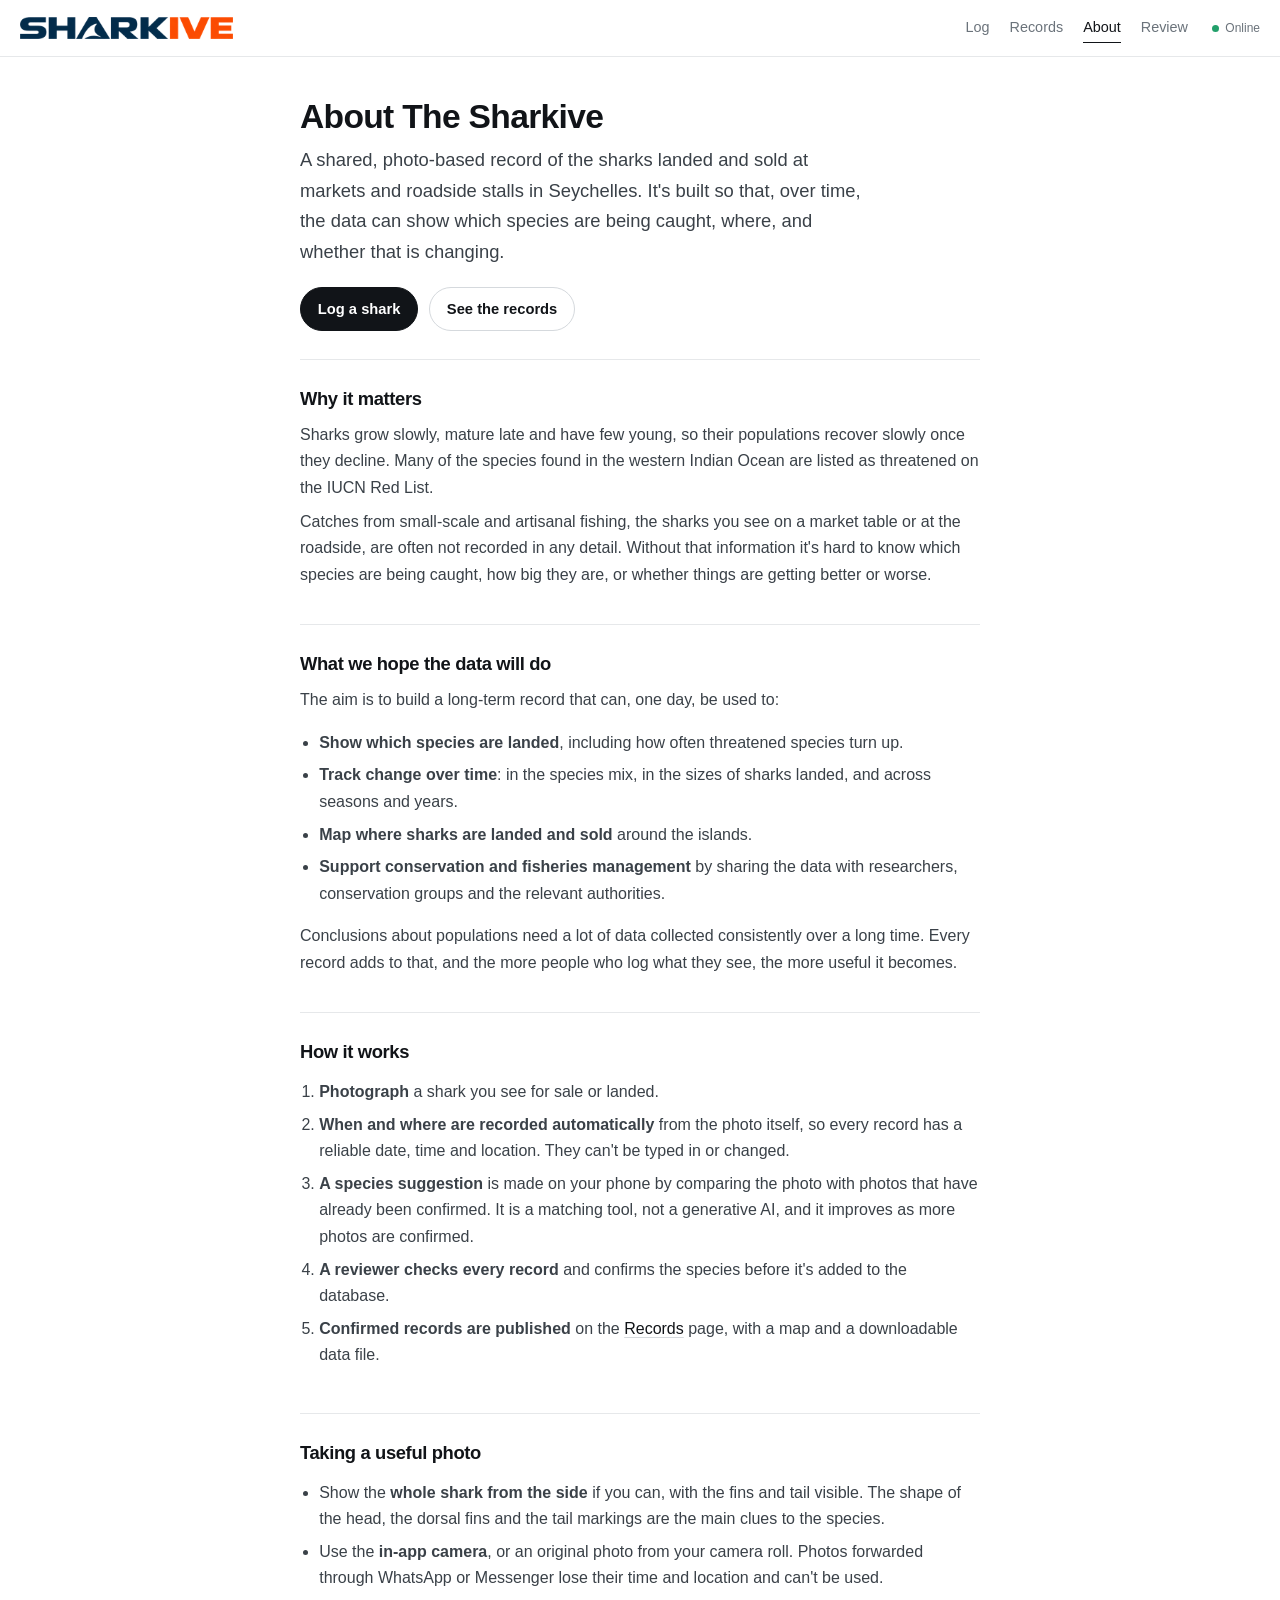
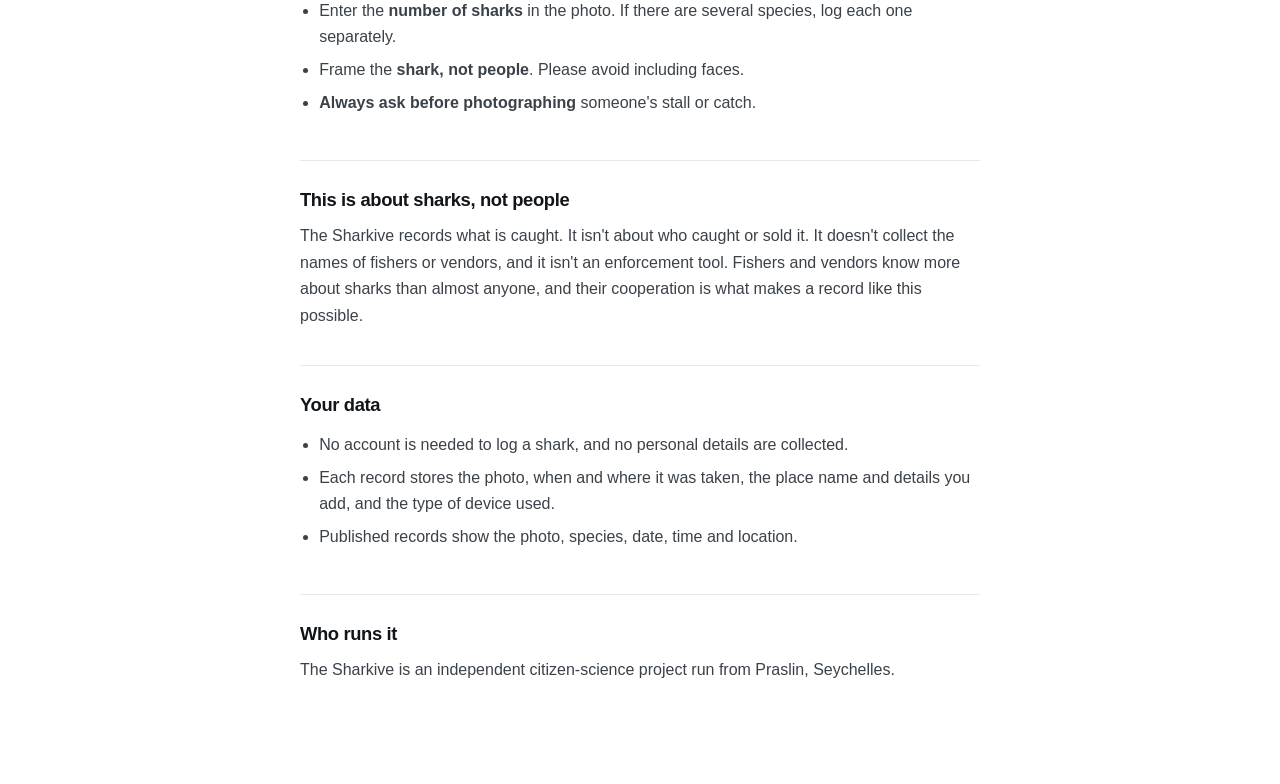
==== about.html @ 6ccc4806 "Favicon: bare A mark (navy, white in dark mode)" ====
<!doctype html>
<html lang="en">
<head>
  <meta charset="utf-8">
  <meta name="viewport" content="width=device-width, initial-scale=1, viewport-fit=cover">
  <title>The Sharkive — about the project</title>
  <meta name="description" content="The Sharkive is a citizen-science record of sharks landed and sold at markets in Seychelles, building long-term data to understand shark populations and support conservation.">
  <meta name="theme-color" content="#ffffff">
  <meta name="apple-mobile-web-app-title" content="Sharkive">
  <link rel="manifest" href="manifest.webmanifest">
  <link rel="icon" href="icons/favicon-a-64.png?v=1" type="image/png">
  <link rel="icon" href="icons/favicon-a-dark-64.png?v=1" type="image/png" media="(prefers-color-scheme: dark)">
  <link rel="apple-touch-icon" href="icons/icon-192.png">
  <link rel="stylesheet" href="css/app.css?v=3">
</head>
<body>
  <header class="top">
    <a class="brand" href="index.html" aria-label="The Sharkive"><img class="brand-logo" width="213" height="22" src="icons/sharkive-wordmark.png?v=2" alt="The Sharkive"><img class="brand-icon" width="30" height="30" src="icons/icon-192.png" alt=""></a>
    <nav>
      <a href="index.html" data-page="log">Log</a>
      <a href="records.html" data-page="records">Records</a>
      <a href="about.html" data-page="about">About</a>
      <a href="review.html" data-page="review">Review</a>
    </nav>
    <span id="status" class="status">…</span>
  </header>

  <main class="wrap about">
    <section class="card hero">
      <h1>About The Sharkive</h1>
      <p class="lead">A shared, photo-based record of the sharks landed and sold at markets and roadside stalls in Seychelles. It's built so that, over time, the data can show which species are being caught, where, and whether that is changing.</p>
      <a class="btn primary" href="index.html">Log a shark</a>
      <a class="btn" href="records.html">See the records</a>
    </section>

    <section class="card">
      <h2>Why it matters</h2>
      <p>Sharks grow slowly, mature late and have few young, so their populations recover slowly once they decline. Many of the species found in the western Indian Ocean are listed as threatened on the IUCN Red List.</p>
      <p>Catches from small-scale and artisanal fishing, the sharks you see on a market table or at the roadside, are often not recorded in any detail. Without that information it's hard to know which species are being caught, how big they are, or whether things are getting better or worse.</p>
    </section>

    <section class="card">
      <h2>What we hope the data will do</h2>
      <p>The aim is to build a long-term record that can, one day, be used to:</p>
      <ul>
        <li><strong>Show which species are landed</strong>, including how often threatened species turn up.</li>
        <li><strong>Track change over time</strong>: in the species mix, in the sizes of sharks landed, and across seasons and years.</li>
        <li><strong>Map where sharks are landed and sold</strong> around the islands.</li>
        <li><strong>Support conservation and fisheries management</strong> by sharing the data with researchers, conservation groups and the relevant authorities.</li>
      </ul>
      <p>Conclusions about populations need a lot of data collected consistently over a long time. Every record adds to that, and the more people who log what they see, the more useful it becomes.</p>
    </section>

    <section class="card">
      <h2>How it works</h2>
      <ol class="steps">
        <li><strong>Photograph</strong> a shark you see for sale or landed.</li>
        <li><strong>When and where are recorded automatically</strong> from the photo itself, so every record has a reliable date, time and location. They can't be typed in or changed.</li>
        <li><strong>A species suggestion</strong> is made on your phone by comparing the photo with photos that have already been confirmed. It is a matching tool, not a generative AI, and it improves as more photos are confirmed.</li>
        <li><strong>A reviewer checks every record</strong> and confirms the species before it's added to the database.</li>
        <li><strong>Confirmed records are published</strong> on the <a href="records.html">Records</a> page, with a map and a downloadable data file.</li>
      </ol>
    </section>

    <section class="card">
      <h2>Taking a useful photo</h2>
      <ul>
        <li>Show the <strong>whole shark from the side</strong> if you can, with the fins and tail visible. The shape of the head, the dorsal fins and the tail markings are the main clues to the species.</li>
        <li>Use the <strong>in-app camera</strong>, or an original photo from your camera roll. Photos forwarded through WhatsApp or Messenger lose their time and location and can't be used.</li>
        <li>Enter the <strong>number of sharks</strong> in the photo. If there are several species, log each one separately.</li>
        <li>Frame the <strong>shark, not people</strong>. Please avoid including faces.</li>
        <li><strong>Always ask before photographing</strong> someone's stall or catch.</li>
      </ul>
    </section>

    <section class="card">
      <h2>This is about sharks, not people</h2>
      <p>The Sharkive records what is caught. It isn't about who caught or sold it. It doesn't collect the names of fishers or vendors, and it isn't an enforcement tool. Fishers and vendors know more about sharks than almost anyone, and their cooperation is what makes a record like this possible.</p>
    </section>

    <section class="card">
      <h2>Your data</h2>
      <ul>
        <li>No account is needed to log a shark, and no personal details are collected.</li>
        <li>Each record stores the photo, when and where it was taken, the place name and details you add, and the type of device used.</li>
        <li>Published records show the photo, species, date, time and location.</li>
      </ul>
    </section>

    <section class="card">
      <h2>Who runs it</h2>
      <p>The Sharkive is an independent citizen-science project run from Praslin, Seychelles.</p>
      <!-- Add a contact email, partner organisations, or how to get involved here. -->
    </section>
  </main>

  <script type="module">
    import { initShell } from './js/app.js';
    initShell('about');
  </script>
</body>
</html>
---- css/app.css ----
/* The Sharkive — minimal theme */
:root {
  --ink: #111418; --ink-2: #3a4148; --muted: #6b737b; --faint: #9aa1a8;
  --bg: #ffffff; --surface: #ffffff; --soft: #f5f6f7; --line: #e6e8ea; --line-2: #d5d9dd;
  --accent: #0e7c74; --accent-soft: #e7f3f2;
  --danger: #b42318; --danger-soft: #fdf1f0; --warn: #8a5a00; --warn-soft: #fdf6e7;
  --radius: 12px; --radius-sm: 8px;
  font-family: -apple-system, BlinkMacSystemFont, "SF Pro Text", "Inter", "Segoe UI", Roboto, sans-serif;
  font-size: 16px; line-height: 1.5; color: var(--ink); background: var(--bg);
  -webkit-font-smoothing: antialiased; text-rendering: optimizeLegibility;
}
* { box-sizing: border-box; }
[hidden] { display: none !important; }
body { margin: 0; min-height: 100vh; }
h1, h2, h3 { letter-spacing: -0.02em; line-height: 1.2; font-weight: 650; }
h1 { font-size: 1.75rem; margin: 0 0 .5rem; }
h2 { font-size: 1.05rem; margin: 0 0 .75rem; }
h3 { font-size: .9rem; margin: 1.2rem 0 .4rem; color: var(--ink-2); }
p { margin: .5rem 0; }
a { color: var(--ink); text-underline-offset: 3px; text-decoration-color: var(--line-2); }
a:hover { text-decoration-color: currentColor; }
.muted { color: var(--muted); } .small { font-size: .85rem; } .mono { font-family: ui-monospace, "SF Mono", Menlo, monospace; word-break: break-all; }
.center { text-align: center; } .wide { width: 100%; }
pre { background: var(--soft); padding: .75rem; border-radius: var(--radius-sm); overflow: auto; font-size: .75rem; white-space: pre-wrap; }
:focus-visible { outline: 2px solid var(--accent); outline-offset: 2px; }

/* ---------- header ---------- */
.demo-banner { background: var(--soft); color: var(--muted); padding: .4rem 1rem; font-size: .8rem; text-align: center; border-bottom: 1px solid var(--line); }
.demo-banner code { font-size: .78rem; }
.top { position: sticky; top: 0; z-index: 1000; display: flex; align-items: center; gap: 1.5rem;
  padding: .85rem 1.25rem; padding-top: max(.85rem, env(safe-area-inset-top));
  background: rgba(255,255,255,.88); backdrop-filter: saturate(180%) blur(12px); -webkit-backdrop-filter: saturate(180%) blur(12px);
  border-bottom: 1px solid var(--line); }
.brand { flex: none; display: flex; align-items: center; gap: .5rem; color: var(--ink); text-decoration: none; font-weight: 650; letter-spacing: -0.02em; }
.brand img.brand-logo { height: 22px; width: auto; max-width: none; flex: none; display: block; border-radius: 0; }
.brand img.brand-icon { display: none; width: 30px; height: 30px; flex: none; border-radius: 7px; }
nav { display: flex; gap: 1.25rem; margin-left: auto; }
nav a { color: var(--muted); text-decoration: none; font-size: .9rem; padding: .2rem 0; border-bottom: 1.5px solid transparent; }
nav a:hover { color: var(--ink); }
nav a.active { color: var(--ink); border-bottom-color: var(--ink); }
.status { font-size: .75rem; color: var(--muted); white-space: nowrap; display: inline-flex; align-items: center; gap: .4rem; }
.status::before { content: ""; width: 7px; height: 7px; border-radius: 50%; background: var(--faint); }
.status.online::before { background: #22a06b; } .status.offline::before { background: #e2a400; }
.status.has-queue { cursor: pointer; color: var(--ink); border: 1px solid var(--line-2); border-radius: 999px; padding: .2rem .6rem; }
.status.has-error { color: var(--danger); border-color: #f1c6c2; background: var(--danger-soft); }
.status.has-error::before { background: var(--danger); }
@media (max-width: 600px) {
  .top { gap: .6rem; padding-left: .9rem; padding-right: .9rem; }
  .brand img.brand-logo { display: none; } .brand img.brand-icon { display: block; }
  nav { gap: .85rem; overflow-x: auto; scrollbar-width: none; }
  nav a { font-size: .85rem; white-space: nowrap; }
  .status { display: none; } .status.has-queue { display: inline-flex; }
}

/* ---------- layout ---------- */
.wrap { max-width: 720px; margin: 0 auto; padding: 2rem 1.25rem 4rem; } .wide-wrap { max-width: 1160px; }
.card { background: var(--surface); border: 1px solid var(--line); border-radius: var(--radius); padding: 1.5rem; margin-bottom: 1rem; }
.narrow { max-width: 400px; margin: 3rem auto; }
.grid2 { display: grid; grid-template-columns: 1fr 1fr; gap: 1.5rem; } .grid2.tight { gap: .75rem; }
.grid3 { display: grid; grid-template-columns: repeat(3, 1fr); gap: .75rem; }
@media (max-width: 680px) { .grid2, .grid3 { grid-template-columns: 1fr; } .wrap { padding-top: 1.25rem; } .card { padding: 1.15rem; } }

/* ---------- controls ---------- */
.btn { display: inline-flex; align-items: center; justify-content: center; gap: .4rem; border: 1px solid var(--line-2); background: var(--surface);
  color: var(--ink); padding: .62rem 1.05rem; border-radius: 999px; font: inherit; font-size: .92rem; font-weight: 550; cursor: pointer;
  text-decoration: none; transition: background .15s, border-color .15s, color .15s; }
.btn:hover:not(:disabled) { border-color: var(--ink-2); }
.btn:disabled { opacity: .4; cursor: not-allowed; }
.btn.primary { background: var(--ink); border-color: var(--ink); color: #fff; } .btn.primary:hover:not(:disabled) { background: #000; }
.btn.danger { color: var(--danger); border-color: #efc4bf; } .btn.danger:hover:not(:disabled) { background: var(--danger-soft); border-color: var(--danger); }
.btn.ghost { background: transparent; border-color: transparent; color: var(--muted); } .btn.ghost:hover:not(:disabled) { color: var(--ink); border-color: transparent; }
.btn.big { padding: .9rem 1.4rem; font-size: 1rem; }
.small-btn { margin-top: .5rem; font-size: .82rem; padding: .3rem .4rem; }
.btn-row { display: flex; gap: .5rem; flex-wrap: wrap; align-items: center; margin-top: .75rem; }
#step-photo .btn-row .btn { flex: 1 1 220px; }

.field { display: block; font-size: .8rem; font-weight: 550; color: var(--muted); margin: .9rem 0; }
.field input, .field select, .field textarea, select { display: block; width: 100%; margin-top: .35rem; font: inherit; font-size: .95rem; font-weight: 400;
  color: var(--ink); padding: .65rem .75rem; border: 1px solid var(--line-2); border-radius: var(--radius-sm); background: var(--surface);
  transition: border-color .15s, box-shadow .15s; -webkit-appearance: none; appearance: none; }
select { background-image: linear-gradient(45deg, transparent 50%, var(--muted) 50%), linear-gradient(135deg, var(--muted) 50%, transparent 50%);
  background-position: calc(100% - 16px) 55%, calc(100% - 11px) 55%; background-size: 5px 5px; background-repeat: no-repeat; padding-right: 2rem; }
.field input:focus, .field select:focus, .field textarea:focus, select:focus { outline: none; border-color: var(--ink-2); box-shadow: 0 0 0 3px rgba(17,20,24,.06); }
.toolbar select { width: auto; margin: 0; padding-top: .5rem; padding-bottom: .5rem; border-radius: 999px; }

/* ---------- content blocks ---------- */
.preview { width: 100%; border-radius: var(--radius-sm); display: block; background: var(--soft); max-height: 460px; object-fit: contain; }
.preview.big { max-height: 75vh; }
.kv { display: grid; grid-template-columns: 120px 1fr; gap: .1rem .75rem; padding: .6rem 0; border-bottom: 1px solid var(--line); font-size: .92rem; }
.kv:last-child { border-bottom: 0; }
.kv span { color: var(--muted); font-size: .8rem; padding-top: .1rem; } .kv strong { font-weight: 550; }
.kv em { grid-column: 2; font-size: .76rem; color: var(--faint); font-style: normal; }
.bad { color: var(--danger); }
.errors, .warnings { border-radius: var(--radius-sm); padding: .6rem .85rem; margin: .75rem 0; font-size: .86rem; border: 1px solid; }
.errors { background: var(--danger-soft); color: #7a1a12; border-color: #f3d2ce; }
.warnings { background: var(--warn-soft); color: var(--warn); border-color: #f1e2bd; }
.errors p, .warnings p { margin: .2rem 0; } .warn-text { color: var(--warn); font-weight: 550; }

.map { height: 240px; border-radius: var(--radius-sm); margin-top: .75rem; background: var(--soft); z-index: 0; border: 1px solid var(--line); }
.small-map { height: 180px; } .big-map { height: 340px; margin-bottom: 1.25rem; }
.leaflet-container { font-family: inherit; }

/* ---------- camera ---------- */
.camera { position: fixed; inset: 0; background: #000; z-index: 2000; display: flex; flex-direction: column; }
.camera video { flex: 1; width: 100%; object-fit: cover; min-height: 0; }
.camera-bar { padding: 1rem 1rem max(1.25rem, env(safe-area-inset-bottom)); background: #000; color: #fff; text-align: center; }
.camera-buttons { display: flex; align-items: center; justify-content: space-between; max-width: 400px; margin: .9rem auto 0; }
.camera .btn.ghost { color: #fff; width: 72px; }
.shutter { width: 70px; height: 70px; border-radius: 50%; border: 4px solid #fff; background: #fff; box-shadow: inset 0 0 0 3px #000; cursor: pointer; }
.shutter:active { transform: scale(.95); } .shutter:disabled { opacity: .4; }
.gps { font-size: .8rem; padding: .25rem .7rem; border-radius: 999px; border: 1px solid #333; color: #ddd; }
.gps.ok { border-color: #22a06b; color: #b7f0d3; } .gps.wait { border-color: #a07800; color: #f3dc9b; }

/* ---------- identification ---------- */
.ai-box { margin-bottom: .5rem; }
.ai-choice { display: grid; grid-template-columns: 1fr 90px 44px; grid-template-rows: auto auto; align-items: center; gap: .35rem .75rem; width: 100%;
  text-align: left; border: 1px solid var(--line); background: var(--surface); border-radius: var(--radius-sm); padding: .7rem .8rem; margin: .4rem 0;
  cursor: pointer; font: inherit; transition: border-color .15s; }
.ai-choice:hover { border-color: var(--line-2); }
.ai-choice.chosen { border-color: var(--ink); box-shadow: 0 0 0 1px var(--ink); }
.ai-name { font-weight: 550; } .ai-name i { color: var(--muted); font-size: .85rem; font-weight: 400; } .ai-choice .iucn { grid-column: 1 / -1; justify-self: start; }
.bar { height: 4px; background: var(--soft); border-radius: 99px; overflow: hidden; } .bar span { display: block; height: 100%; background: var(--accent); }
.pct { font-weight: 600; font-size: .85rem; text-align: right; font-variant-numeric: tabular-nums; }
.ai-list { margin: .25rem 0 .75rem; padding-left: 1.2rem; font-size: .9rem; }

.iucn { display: inline-flex; align-items: center; gap: .35rem; font-size: .72rem; font-weight: 600; padding: .15rem .55rem; border-radius: 999px; letter-spacing: .01em; }
.iucn::before { content: ""; width: 6px; height: 6px; border-radius: 50%; background: currentColor; }
.iucn-cr { background: #fdecec; color: #b42318; } .iucn-en { background: #fff1e6; color: #c4520e; } .iucn-vu { background: #fdf7e1; color: #8a6a00; }
.iucn-nt { background: #f0f7e4; color: #4f7a12; } .iucn-lc { background: #e8f6ee; color: #1d7a45; } .iucn-dd, .iucn-ne { background: var(--soft); color: var(--muted); }

.spinner { display: inline-block; width: 13px; height: 13px; border: 1.5px solid var(--line-2); border-top-color: var(--ink); border-radius: 50%;
  animation: spin .7s linear infinite; vertical-align: -2px; margin-right: .35rem; }
@keyframes spin { to { transform: rotate(360deg); } }

.toast { position: fixed; left: 50%; bottom: 1.5rem; transform: translate(-50%, 160%); background: var(--ink); color: #fff; padding: .7rem 1.1rem;
  border-radius: 999px; z-index: 3000; transition: transform .25s ease; max-width: 92vw; font-size: .88rem; }
.toast.show { transform: translate(-50%, 0); } .toast-err { background: var(--danger); } .toast-warn { background: #7a5200; }

/* ---------- review ---------- */
.toolbar { display: flex; align-items: center; gap: 1rem; flex-wrap: wrap; margin-bottom: 1.25rem; } .toolbar h1 { margin: 0; flex: 1; }
.toolbar .btn-row { margin-top: 0; }
.tabs { display: flex; gap: .25rem; flex: 1; flex-wrap: wrap; }
.tab { border: 1px solid transparent; background: transparent; color: var(--muted); padding: .45rem .9rem; border-radius: 999px; font: inherit; font-size: .9rem; cursor: pointer; }
.tab:hover { color: var(--ink); }
.tab.active { background: var(--soft); color: var(--ink); border-color: var(--line); font-weight: 550; }
.count { background: var(--ink); color: #fff; border-radius: 99px; padding: 0 .45rem; font-size: .72rem; margin-left: .2rem; } .count:empty { display: none; }
.review-grid { display: grid; grid-template-columns: 1.1fr 1fr 1fr; gap: 1.5rem; }
@media (max-width: 960px) { .review-grid { grid-template-columns: 1fr; } }
.table { width: 100%; border-collapse: collapse; font-size: .9rem; } .table td, .table th { text-align: left; padding: .6rem .5rem; border-bottom: 1px solid var(--line); }
.table th { font-weight: 550; color: var(--muted); font-size: .8rem; }
.purge-bar { display: flex; align-items: center; justify-content: space-between; gap: 1rem; flex-wrap: wrap; font-size: .9rem; color: var(--ink-2); }
.purge-bar .btn { margin: 0; }

/* ---------- records ---------- */
.stats { display: grid; grid-template-columns: repeat(auto-fit, minmax(140px, 1fr)); gap: 0; margin-bottom: 1.25rem;
  border: 1px solid var(--line); border-radius: var(--radius); overflow: hidden; }
@media (max-width: 680px) { .stats { grid-template-columns: repeat(2, 1fr); } }
.stat { padding: 1rem 1.15rem; border-right: 1px solid var(--line); border-bottom: 1px solid var(--line); margin: 0 -1px -1px 0; }
.stat b { display: block; font-size: 1.6rem; font-weight: 650; letter-spacing: -0.03em; font-variant-numeric: tabular-nums; }
.stat span { font-size: .78rem; color: var(--muted); }
.record-grid { display: grid; grid-template-columns: repeat(auto-fill, minmax(230px, 1fr)); gap: 1rem; }
.record-card { background: var(--surface); border: 1px solid var(--line); border-radius: var(--radius); overflow: hidden; text-decoration: none; color: inherit;
  display: flex; flex-direction: column; transition: border-color .15s, transform .15s; }
.record-card:hover { border-color: var(--line-2); transform: translateY(-1px); }
.record-card img { width: 100%; aspect-ratio: 4/3; object-fit: cover; background: var(--soft); }
.record-card div { padding: .8rem .9rem 1rem; display: flex; flex-direction: column; gap: .3rem; align-items: flex-start; }
.detail-grid { display: grid; grid-template-columns: 1.3fr 1fr; gap: 1.5rem; margin-top: 1rem; }
@media (max-width: 860px) { .detail-grid { grid-template-columns: 1fr; } }
.species-card h1 { margin-bottom: .2rem; } .species-card .sci { margin: 0 0 .75rem; color: var(--muted); }
.big-text { font-size: 1.05rem; font-weight: 550; margin: .2rem 0; }

/* ---------- upload queue panel ---------- */
.queue-panel { position: fixed; top: 64px; right: 12px; left: 12px; max-width: 440px; margin-left: auto; max-height: 75vh; overflow: auto; z-index: 2500;
  background: var(--surface); border: 1px solid var(--line); border-radius: var(--radius); box-shadow: 0 12px 40px rgba(17,20,24,.12); padding: 1rem 1.15rem; }
.queue-head { display: flex; justify-content: space-between; align-items: center; }
.queue-item { border-top: 1px solid var(--line); padding: .75rem 0; }

/* ---------- about ---------- */
.about-link { display: flex; flex-direction: column; gap: .25rem; text-decoration: none; color: var(--ink); transition: border-color .15s; }
.about-link:hover { border-color: var(--line-2); }
.about-link strong { font-weight: 600; }
.about .card { border: 0; border-bottom: 1px solid var(--line); border-radius: 0; padding: 1.75rem 0; margin: 0; }
.about .card:last-child { border-bottom: 0; }
.about h2 { font-size: 1.15rem; }
.about p, .about li { line-height: 1.65; color: var(--ink-2); }
.about ul, .about ol { padding-left: 1.2rem; } .about li { margin: .4rem 0; }
.about .hero { padding-top: .5rem; }
.about .hero h1 { font-size: 2.1rem; }
.about .lead { font-size: 1.15rem; color: var(--ink-2); max-width: 36rem; }
.about .hero .btn { margin: .75rem .4rem 0 0; }
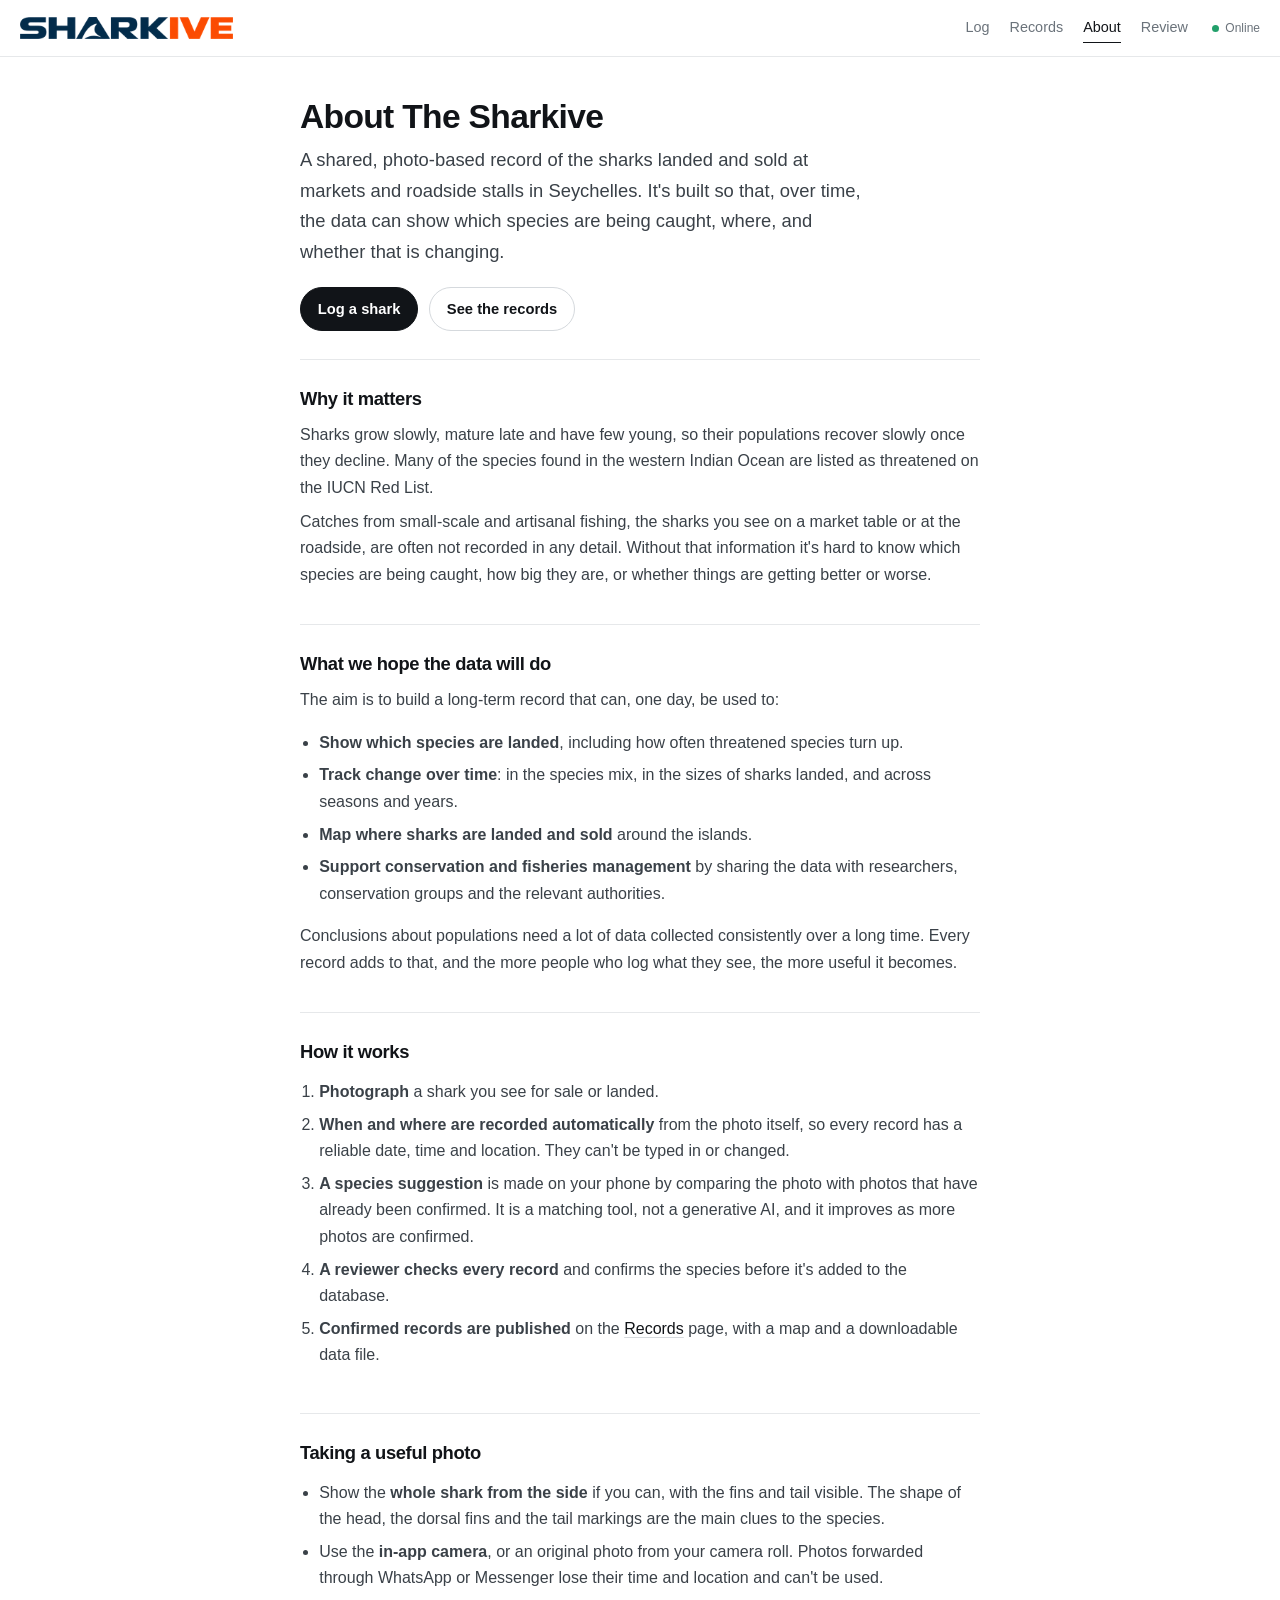
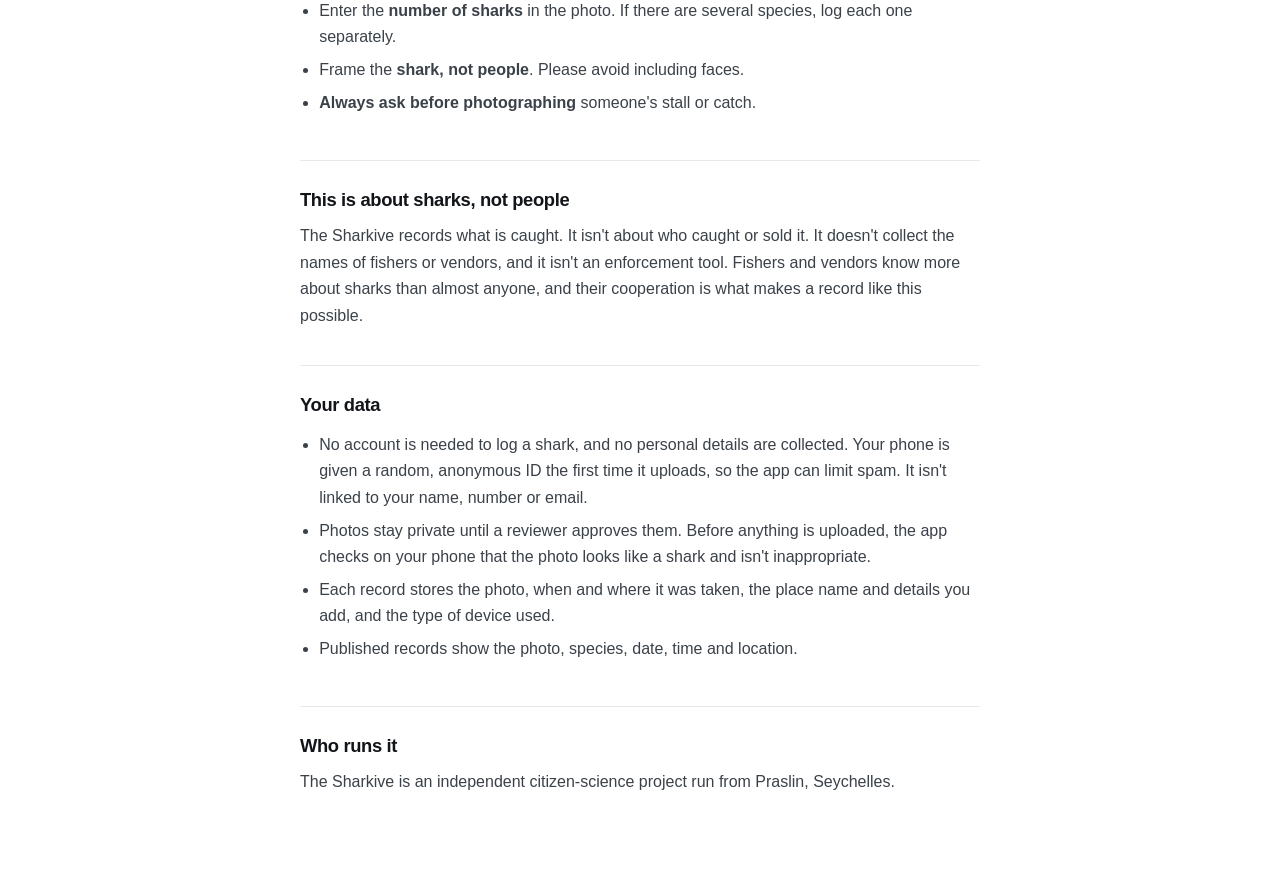
==== commit f54772f3: "upd8" ====
--- a/about.html
+++ b/about.html
@@ -11,7 +11,7 @@
   <link rel="icon" href="icons/favicon-a-64.png?v=1" type="image/png">
   <link rel="icon" href="icons/favicon-a-dark-64.png?v=1" type="image/png" media="(prefers-color-scheme: dark)">
   <link rel="apple-touch-icon" href="icons/icon-192.png">
-  <link rel="stylesheet" href="css/app.css?v=3">
+  <link rel="stylesheet" href="css/app.css?v=5">
 </head>
 <body>
   <header class="top">
@@ -81,7 +81,8 @@
     <section class="card">
       <h2>Your data</h2>
       <ul>
-        <li>No account is needed to log a shark, and no personal details are collected.</li>
+        <li>No account is needed to log a shark, and no personal details are collected. Your phone is given a random, anonymous ID the first time it uploads, so the app can limit spam. It isn't linked to your name, number or email.</li>
+        <li>Photos stay private until a reviewer approves them. Before anything is uploaded, the app checks on your phone that the photo looks like a shark and isn't inappropriate.</li>
         <li>Each record stores the photo, when and where it was taken, the place name and details you add, and the type of device used.</li>
         <li>Published records show the photo, species, date, time and location.</li>
       </ul>
--- a/css/app.css
+++ b/css/app.css
@@ -188,3 +188,21 @@
 .about .hero h1 { font-size: 2.1rem; }
 .about .lead { font-size: 1.15rem; color: var(--ink-2); max-width: 36rem; }
 .about .hero .btn { margin: .75rem .4rem 0 0; }
+
+/* --- scaling update (Nov 2026) --- */
+.captcha-box { position: fixed; left: 50%; bottom: 1rem; transform: translateX(-50%); z-index: 50; background: var(--surface); border: 1px solid var(--line); border-radius: var(--radius); padding: .75rem 1rem; box-shadow: 0 6px 24px rgba(0,0,0,.15); visibility: hidden; }
+.captcha-box.show { visibility: visible; }
+.captcha-box p { margin: 0 0 .5rem; }
+.claim-bar { background: var(--soft); }
+.history ul { margin: .4rem 0 0; padding-left: 1.1rem; }
+.signup { margin-top: 1rem; }
+.signup form { margin-top: .6rem; }
+
+/* --- moderation (Nov 2026) --- */
+.photo-wrap { position: relative; overflow: hidden; border-radius: var(--radius); }
+.photo-wrap.blurred img { filter: blur(28px) saturate(.6); transform: scale(1.1); }
+.photo-wrap.blurred a { pointer-events: none; }
+.photo-wrap .reveal { position: absolute; inset: 0; display: flex; flex-direction: column; align-items: center; justify-content: center; gap: .3rem;
+  background: rgba(0,0,0,.35); color: #fff; border: 0; font: inherit; cursor: pointer; text-align: center; padding: 1rem; }
+.photo-wrap .reveal span { font-size: .85rem; opacity: .9; }
+#screen-box { margin-bottom: .75rem; }
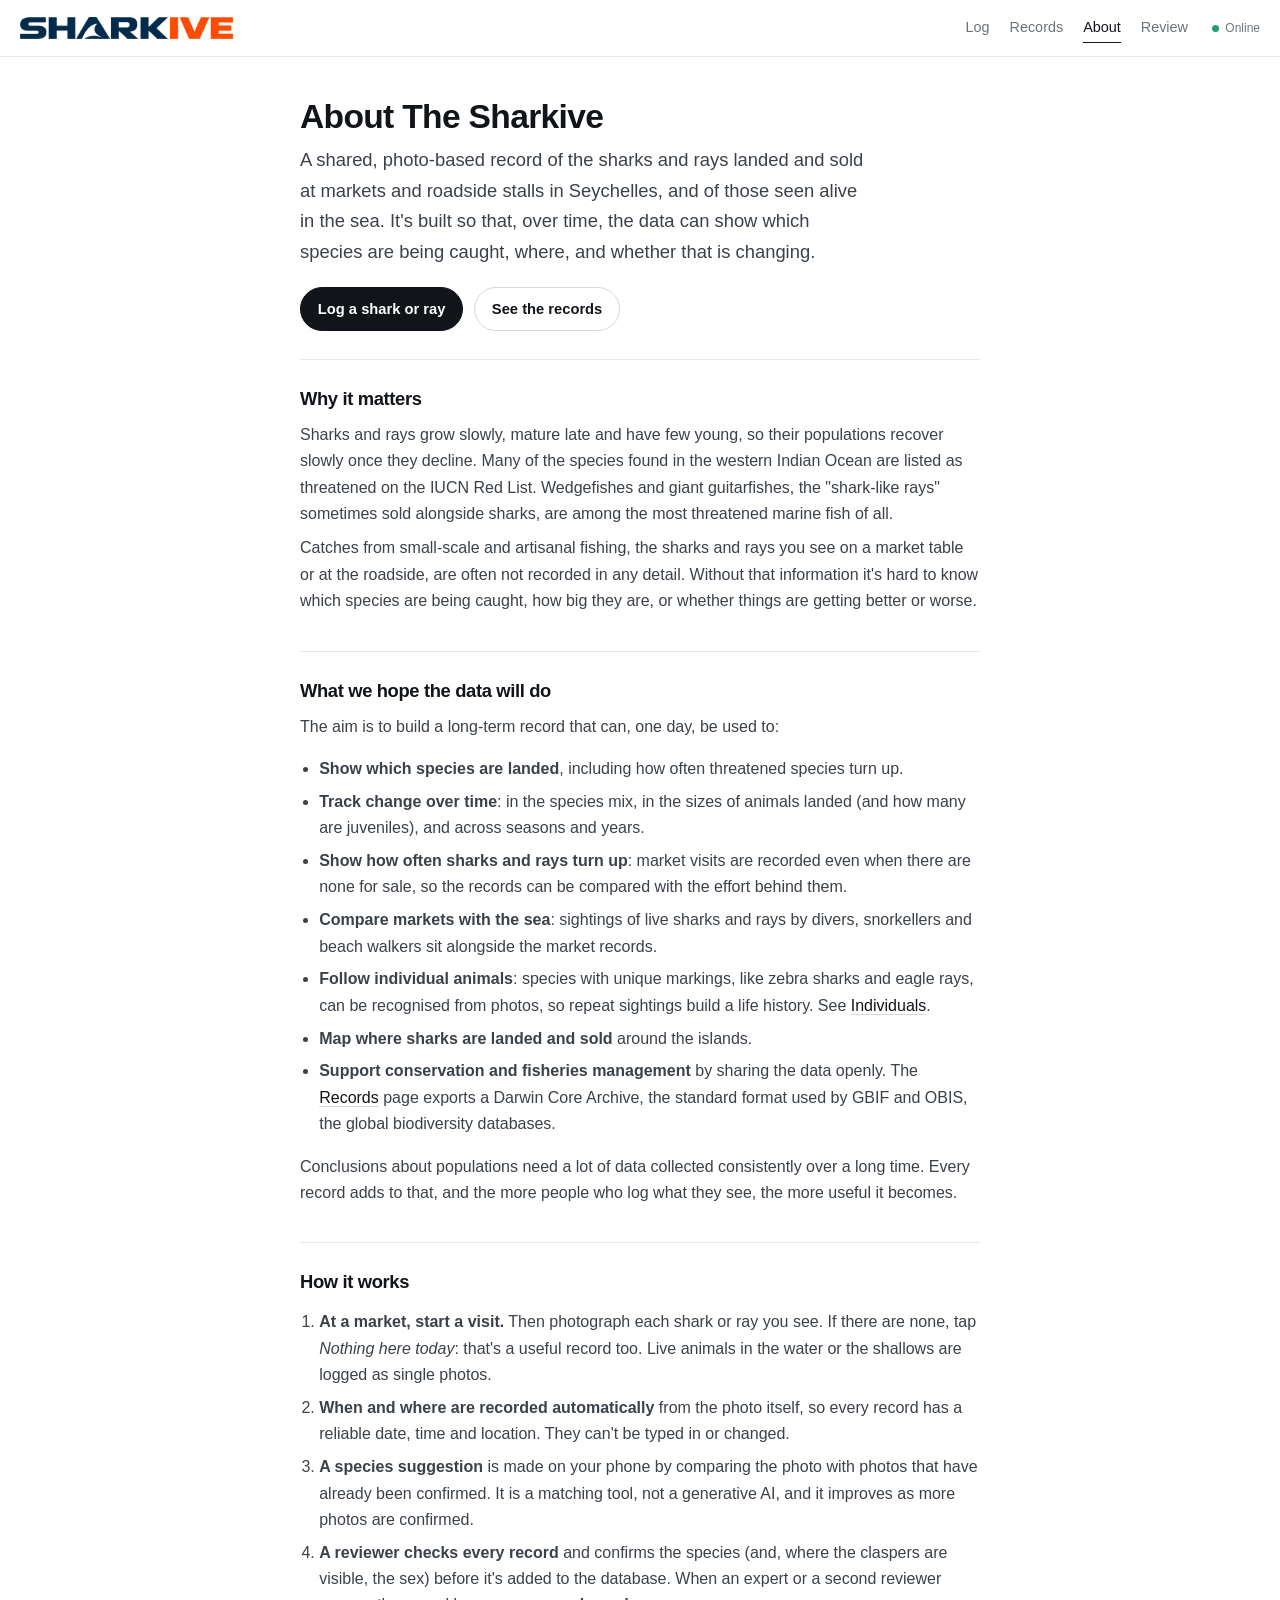
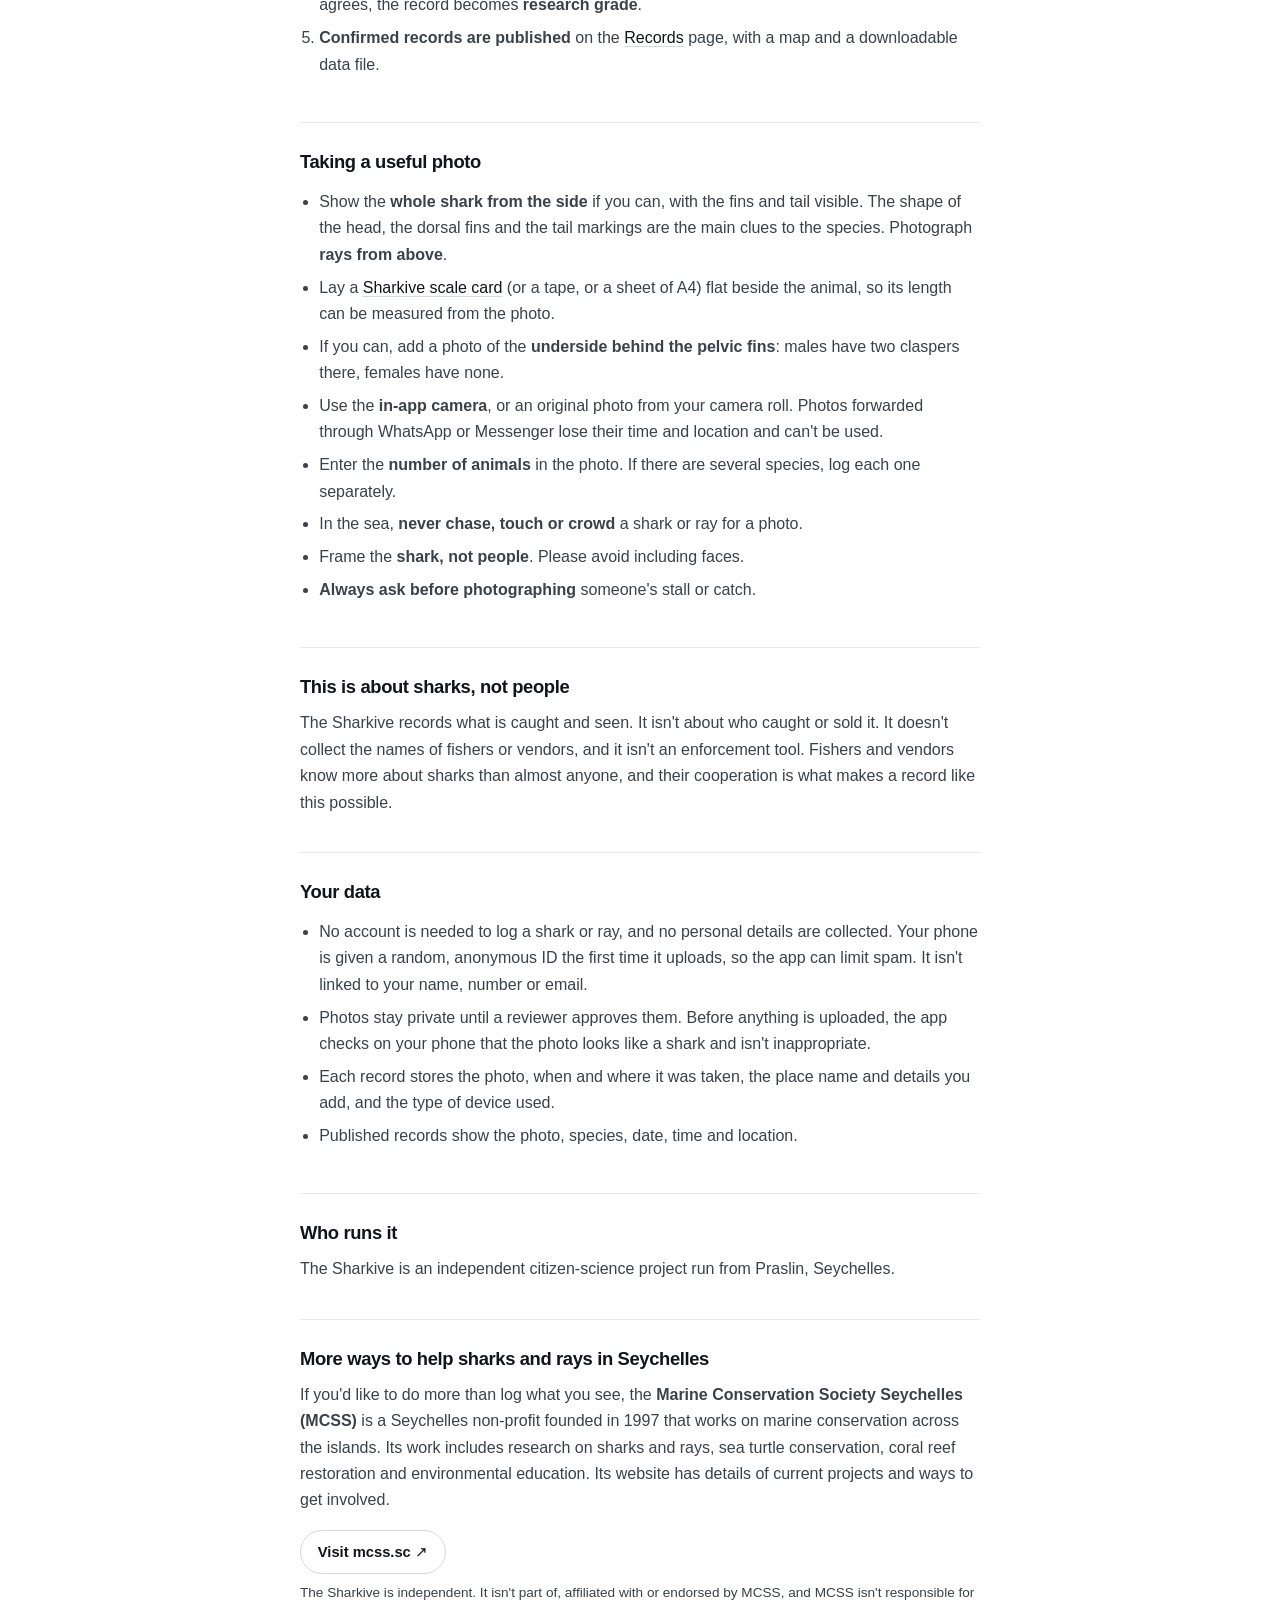
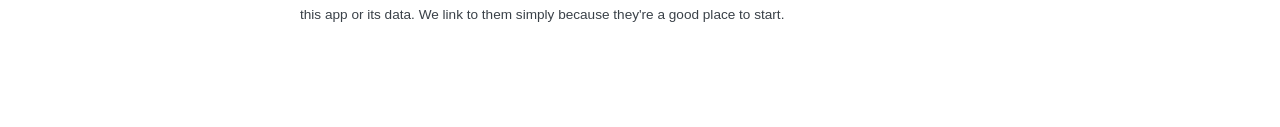
==== commit 0491a3fe: "big update" ====
--- a/about.html
+++ b/about.html
@@ -4,14 +4,14 @@
   <meta charset="utf-8">
   <meta name="viewport" content="width=device-width, initial-scale=1, viewport-fit=cover">
   <title>The Sharkive — about the project</title>
-  <meta name="description" content="The Sharkive is a citizen-science record of sharks landed and sold at markets in Seychelles, building long-term data to understand shark populations and support conservation.">
+  <meta name="description" content="The Sharkive is a citizen-science record of sharks and rays landed and sold at markets in Seychelles, and seen alive in the sea, building long-term data to understand their populations and support conservation.">
   <meta name="theme-color" content="#ffffff">
   <meta name="apple-mobile-web-app-title" content="Sharkive">
   <link rel="manifest" href="manifest.webmanifest">
   <link rel="icon" href="icons/favicon-a-64.png?v=1" type="image/png">
   <link rel="icon" href="icons/favicon-a-dark-64.png?v=1" type="image/png" media="(prefers-color-scheme: dark)">
   <link rel="apple-touch-icon" href="icons/icon-192.png">
-  <link rel="stylesheet" href="css/app.css?v=5">
+  <link rel="stylesheet" href="css/app.css?v=6">
 </head>
 <body>
   <header class="top">
@@ -28,15 +28,15 @@
   <main class="wrap about">
     <section class="card hero">
       <h1>About The Sharkive</h1>
-      <p class="lead">A shared, photo-based record of the sharks landed and sold at markets and roadside stalls in Seychelles. It's built so that, over time, the data can show which species are being caught, where, and whether that is changing.</p>
-      <a class="btn primary" href="index.html">Log a shark</a>
+      <p class="lead">A shared, photo-based record of the sharks and rays landed and sold at markets and roadside stalls in Seychelles, and of those seen alive in the sea. It's built so that, over time, the data can show which species are being caught, where, and whether that is changing.</p>
+      <a class="btn primary" href="index.html">Log a shark or ray</a>
       <a class="btn" href="records.html">See the records</a>
     </section>
 
     <section class="card">
       <h2>Why it matters</h2>
-      <p>Sharks grow slowly, mature late and have few young, so their populations recover slowly once they decline. Many of the species found in the western Indian Ocean are listed as threatened on the IUCN Red List.</p>
-      <p>Catches from small-scale and artisanal fishing, the sharks you see on a market table or at the roadside, are often not recorded in any detail. Without that information it's hard to know which species are being caught, how big they are, or whether things are getting better or worse.</p>
+      <p>Sharks and rays grow slowly, mature late and have few young, so their populations recover slowly once they decline. Many of the species found in the western Indian Ocean are listed as threatened on the IUCN Red List. Wedgefishes and giant guitarfishes, the "shark-like rays" sometimes sold alongside sharks, are among the most threatened marine fish of all.</p>
+      <p>Catches from small-scale and artisanal fishing, the sharks and rays you see on a market table or at the roadside, are often not recorded in any detail. Without that information it's hard to know which species are being caught, how big they are, or whether things are getting better or worse.</p>
     </section>
 
     <section class="card">
@@ -44,9 +44,12 @@
       <p>The aim is to build a long-term record that can, one day, be used to:</p>
       <ul>
         <li><strong>Show which species are landed</strong>, including how often threatened species turn up.</li>
-        <li><strong>Track change over time</strong>: in the species mix, in the sizes of sharks landed, and across seasons and years.</li>
+        <li><strong>Track change over time</strong>: in the species mix, in the sizes of animals landed (and how many are juveniles), and across seasons and years.</li>
+        <li><strong>Show how often sharks and rays turn up</strong>: market visits are recorded even when there are none for sale, so the records can be compared with the effort behind them.</li>
+        <li><strong>Compare markets with the sea</strong>: sightings of live sharks and rays by divers, snorkellers and beach walkers sit alongside the market records.</li>
+        <li><strong>Follow individual animals</strong>: species with unique markings, like zebra sharks and eagle rays, can be recognised from photos, so repeat sightings build a life history. See <a href="individuals.html">Individuals</a>.</li>
         <li><strong>Map where sharks are landed and sold</strong> around the islands.</li>
-        <li><strong>Support conservation and fisheries management</strong> by sharing the data with researchers, conservation groups and the relevant authorities.</li>
+        <li><strong>Support conservation and fisheries management</strong> by sharing the data openly. The <a href="records.html">Records</a> page exports a Darwin Core Archive, the standard format used by GBIF and OBIS, the global biodiversity databases.</li>
       </ul>
       <p>Conclusions about populations need a lot of data collected consistently over a long time. Every record adds to that, and the more people who log what they see, the more useful it becomes.</p>
     </section>
@@ -54,10 +57,10 @@
     <section class="card">
       <h2>How it works</h2>
       <ol class="steps">
-        <li><strong>Photograph</strong> a shark you see for sale or landed.</li>
+        <li><strong>At a market, start a visit.</strong> Then photograph each shark or ray you see. If there are none, tap <em>Nothing here today</em>: that's a useful record too. Live animals in the water or the shallows are logged as single photos.</li>
         <li><strong>When and where are recorded automatically</strong> from the photo itself, so every record has a reliable date, time and location. They can't be typed in or changed.</li>
         <li><strong>A species suggestion</strong> is made on your phone by comparing the photo with photos that have already been confirmed. It is a matching tool, not a generative AI, and it improves as more photos are confirmed.</li>
-        <li><strong>A reviewer checks every record</strong> and confirms the species before it's added to the database.</li>
+        <li><strong>A reviewer checks every record</strong> and confirms the species (and, where the claspers are visible, the sex) before it's added to the database. When an expert or a second reviewer agrees, the record becomes <strong>research grade</strong>.</li>
         <li><strong>Confirmed records are published</strong> on the <a href="records.html">Records</a> page, with a map and a downloadable data file.</li>
       </ol>
     </section>
@@ -65,9 +68,12 @@
     <section class="card">
       <h2>Taking a useful photo</h2>
       <ul>
-        <li>Show the <strong>whole shark from the side</strong> if you can, with the fins and tail visible. The shape of the head, the dorsal fins and the tail markings are the main clues to the species.</li>
+        <li>Show the <strong>whole shark from the side</strong> if you can, with the fins and tail visible. The shape of the head, the dorsal fins and the tail markings are the main clues to the species. Photograph <strong>rays from above</strong>.</li>
+        <li>Lay a <a href="scale-card.html">Sharkive scale card</a> (or a tape, or a sheet of A4) flat beside the animal, so its length can be measured from the photo.</li>
+        <li>If you can, add a photo of the <strong>underside behind the pelvic fins</strong>: males have two claspers there, females have none.</li>
         <li>Use the <strong>in-app camera</strong>, or an original photo from your camera roll. Photos forwarded through WhatsApp or Messenger lose their time and location and can't be used.</li>
-        <li>Enter the <strong>number of sharks</strong> in the photo. If there are several species, log each one separately.</li>
+        <li>Enter the <strong>number of animals</strong> in the photo. If there are several species, log each one separately.</li>
+        <li>In the sea, <strong>never chase, touch or crowd</strong> a shark or ray for a photo.</li>
         <li>Frame the <strong>shark, not people</strong>. Please avoid including faces.</li>
         <li><strong>Always ask before photographing</strong> someone's stall or catch.</li>
       </ul>
@@ -75,13 +81,13 @@
 
     <section class="card">
       <h2>This is about sharks, not people</h2>
-      <p>The Sharkive records what is caught. It isn't about who caught or sold it. It doesn't collect the names of fishers or vendors, and it isn't an enforcement tool. Fishers and vendors know more about sharks than almost anyone, and their cooperation is what makes a record like this possible.</p>
+      <p>The Sharkive records what is caught and seen. It isn't about who caught or sold it. It doesn't collect the names of fishers or vendors, and it isn't an enforcement tool. Fishers and vendors know more about sharks than almost anyone, and their cooperation is what makes a record like this possible.</p>
     </section>
 
     <section class="card">
       <h2>Your data</h2>
       <ul>
-        <li>No account is needed to log a shark, and no personal details are collected. Your phone is given a random, anonymous ID the first time it uploads, so the app can limit spam. It isn't linked to your name, number or email.</li>
+        <li>No account is needed to log a shark or ray, and no personal details are collected. Your phone is given a random, anonymous ID the first time it uploads, so the app can limit spam. It isn't linked to your name, number or email.</li>
         <li>Photos stay private until a reviewer approves them. Before anything is uploaded, the app checks on your phone that the photo looks like a shark and isn't inappropriate.</li>
         <li>Each record stores the photo, when and where it was taken, the place name and details you add, and the type of device used.</li>
         <li>Published records show the photo, species, date, time and location.</li>
@@ -91,7 +97,14 @@
     <section class="card">
       <h2>Who runs it</h2>
       <p>The Sharkive is an independent citizen-science project run from Praslin, Seychelles.</p>
-      <!-- Add a contact email, partner organisations, or how to get involved here. -->
+      <!-- Add a contact email here. -->
+    </section>
+
+    <section class="card signpost" id="more-ways">
+      <h2>More ways to help sharks and rays in Seychelles</h2>
+      <p>If you'd like to do more than log what you see, the <strong>Marine Conservation Society Seychelles (MCSS)</strong> is a Seychelles non-profit founded in 1997 that works on marine conservation across the islands. Its work includes research on sharks and rays, sea turtle conservation, coral reef restoration and environmental education. Its website has details of current projects and ways to get involved.</p>
+      <a class="btn" href="https://www.mcss.sc/" target="_blank" rel="noopener">Visit mcss.sc ↗</a>
+      <p class="small muted">The Sharkive is independent. It isn't part of, affiliated with or endorsed by MCSS, and MCSS isn't responsible for this app or its data. We link to them simply because they're a good place to start.</p>
     </section>
   </main>
 
--- a/css/app.css
+++ b/css/app.css
@@ -206,3 +206,92 @@
   background: rgba(0,0,0,.35); color: #fff; border: 0; font: inherit; cursor: pointer; text-align: center; padding: 1rem; }
 .photo-wrap .reveal span { font-size: .85rem; opacity: .9; }
 #screen-box { margin-bottom: .75rem; }
+
+/* --- population data update (Nov 2026) --- */
+.linklike { background: none; border: 0; padding: 0; font: inherit; color: var(--ink); text-decoration: underline; text-decoration-color: var(--line-2); text-underline-offset: 3px; cursor: pointer; }
+.linklike:hover { text-decoration-color: currentColor; }
+.danger-text { color: var(--danger) !important; }
+.center-row { justify-content: center; }
+.kind-grid { display: grid; grid-template-columns: repeat(auto-fill, minmax(150px, 1fr)); gap: .6rem; margin: 1rem 0; }
+.kind-btn { display: flex; flex-direction: column; align-items: flex-start; gap: .35rem; text-align: left; font: inherit; font-size: .92rem; font-weight: 550;
+  padding: .85rem .9rem; border: 1px solid var(--line-2); border-radius: var(--radius-sm); background: var(--surface); color: var(--ink); cursor: pointer; }
+.kind-btn span { font-size: 1.4rem; line-height: 1; }
+.kind-btn:hover { border-color: var(--ink-2); }
+.kind-btn.chosen { border-color: var(--ink); box-shadow: 0 0 0 1px var(--ink); }
+.visit-bar { border-color: var(--accent); background: var(--accent-soft); }
+.visit-head { display: flex; align-items: center; gap: .85rem; }
+.visit-head > div { flex: 1; display: flex; flex-direction: column; }
+.visit-head .btn { margin: 0; }
+.visit-icon { font-size: 1.6rem; }
+fieldset.choice { border: 0; padding: 0; margin: .9rem 0; }
+fieldset.choice legend { padding: 0; }
+.seg { display: flex; gap: .4rem; flex-wrap: wrap; margin-top: .35rem; }
+.seg label { display: inline-flex; align-items: center; gap: .35rem; padding: .5rem .8rem; border: 1px solid var(--line-2); border-radius: 999px;
+  color: var(--ink); font-size: .9rem; font-weight: 500; cursor: pointer; }
+.seg input { margin: 0; accent-color: var(--ink); }
+.seg label:has(input:checked) { border-color: var(--ink); box-shadow: 0 0 0 1px var(--ink); }
+.guide { margin-top: .5rem; color: var(--ink-2); font-weight: 400; }
+.guide summary { cursor: pointer; color: var(--muted); }
+.guide-body svg { width: 100%; max-width: 360px; display: block; margin: .5rem 0; color: var(--ink-2); }
+.measure-box { background: var(--soft); border-radius: var(--radius-sm); padding: .75rem .9rem; margin: .5rem 0 .9rem; }
+.measure-box .btn { margin-right: .5rem; }
+.chip { display: inline-flex; align-items: center; gap: .3rem; font-size: .72rem; font-weight: 600; padding: .15rem .55rem; border-radius: 999px;
+  background: var(--soft); color: var(--ink-2); }
+.chip-research { background: #e7f3f2; color: #0e5f59; }
+.chip-research::before { content: "✓✓"; letter-spacing: -.15em; margin-right: .1rem; }
+.chip-verified::before { content: "✓"; }
+.chip-ray { background: #eef0fb; color: #3a46a0; }
+.chip-live { background: #e8f3fd; color: #1659a0; }
+.chips { display: flex; gap: .3rem; flex-wrap: wrap; }
+body.no-scroll { overflow: hidden; }
+
+/* measuring and photo-ID screens */
+.measure-overlay { position: fixed; inset: 0; z-index: 2600; background: #0b0d10; color: #fff; display: flex; flex-direction: column; }
+.measure-top, .measure-bottom { padding: .75rem 1rem; }
+.measure-bottom { padding-bottom: max(.9rem, env(safe-area-inset-bottom)); }
+.measure-overlay .muted { color: #a9b0b7; }
+.measure-overlay .warn-text { color: #f5c46b; }
+.measure-step { font-size: .95rem; margin-bottom: .5rem; }
+.measure-controls { display: flex; gap: .75rem; flex-wrap: wrap; font-size: .8rem; color: #c7ccd1; }
+.measure-controls label { display: flex; flex-direction: column; gap: .2rem; }
+.measure-controls select, .measure-controls input { width: auto; max-width: 78vw; margin: 0; padding: .4rem .6rem; font-size: .85rem; background-color: #1b1f24; color: #fff; border: 1px solid #3a4148; border-radius: 6px; }
+.measure-stage { flex: 1; position: relative; min-height: 120px; touch-action: none; overflow: hidden; }
+.measure-stage > canvas { position: absolute; inset: 0; cursor: crosshair; }
+.loupe { position: absolute; width: 140px; height: 140px; border-radius: 50%; overflow: hidden; border: 2px solid #fff; box-shadow: 0 4px 16px rgba(0,0,0,.5); pointer-events: none; }
+.m-len { font-size: 1.6rem; font-weight: 650; }
+.measure-overlay .btn { background: #1b1f24; color: #fff; border-color: #3a4148; }
+.measure-overlay .btn.primary { background: #fff; color: #000; border-color: #fff; }
+.measure-overlay .btn.ghost { background: transparent; border-color: transparent; color: #c7ccd1; }
+.pid-results { display: grid; grid-template-columns: repeat(auto-fill, minmax(150px, 1fr)); gap: .6rem; margin-top: .5rem; }
+.pid-result { background: #1b1f24; border: 1px solid #3a4148; border-radius: 8px; padding: .5rem; font-size: .82rem; color: #fff; text-align: left; font-family: inherit; cursor: pointer; }
+.pid-result img { width: 100%; aspect-ratio: 4/3; object-fit: cover; border-radius: 4px; background: #000; }
+.pid-result.strong { border-color: #2dd4bf; }
+.pid-result.chosen { box-shadow: 0 0 0 2px #fff; }
+.measure-overlay .pid-panel { max-height: 40vh; overflow: auto; }
+
+/* individuals, visits, partners */
+.ind-grid { display: grid; grid-template-columns: repeat(auto-fill, minmax(200px, 1fr)); gap: 1rem; }
+.signpost { border-left: 3px solid var(--accent); }
+.signpost .btn { margin-top: .5rem; }
+.effort-table td:nth-child(n+3), .effort-table th:nth-child(n+3) { text-align: right; font-variant-numeric: tabular-nums; }
+
+/* printable scale card */
+@media print { .top, .no-print, .demo-banner { display: none !important; } body { background: #fff; } .wrap { padding: 0; } }
+.field .seg input[type=radio] { display: inline-block; width: auto; margin: 0; padding: 0; border: 0; -webkit-appearance: radio; appearance: auto; box-shadow: none; }
+.live-head { margin-top: 1.75rem; padding-top: 1.5rem; border-top: 1px solid var(--line); }
+.filters { margin-bottom: .5rem; justify-content: space-between; }
+.check { display: inline-flex; align-items: center; gap: .4rem; color: var(--ink-2); cursor: pointer; }
+.check input { width: auto; margin: 0; accent-color: var(--ink); }
+.effort { margin-top: 2rem; }
+.effort .toolbar { margin-bottom: .5rem; } .effort h2 { margin: 0; flex: 1; }
+.effort-table tr.total td { font-weight: 650; border-top: 1px solid var(--line-2); }
+.sheet { display: flex; flex-direction: column; gap: 10mm; align-items: center; margin-top: 1rem; }
+.scale-card { width: 230mm; flex: none; border: 0.4mm dashed #999; padding: 5mm 7.5mm; background: #fff; color: #000; box-sizing: border-box; }
+.sc-head { display: flex; justify-content: space-between; align-items: center; font-size: 9pt; font-weight: 600; margin-bottom: 3mm; }
+.sc-bar { display: flex; width: 200mm; height: 12mm; border: 0.3mm solid #000; box-sizing: content-box; }
+.sc-bar span { width: 20mm; height: 100%; } .sc-bar .b { background: #000; } .sc-bar .w { background: #fff; }
+.sc-ticks { display: flex; justify-content: space-between; width: 206mm; margin-left: -3mm; font-size: 8pt; margin-top: 1mm; }
+.sc-ticks span { width: 6mm; text-align: center; white-space: nowrap; }
+.sc-foot { font-size: 7.5pt; margin-top: 2mm; color: #333; }
+@media screen and (max-width: 900px) { .sheet { overflow-x: auto; align-items: flex-start; } }
+@media print { .sc-bar .b { -webkit-print-color-adjust: exact; print-color-adjust: exact; } .scale-card { break-inside: avoid; } }
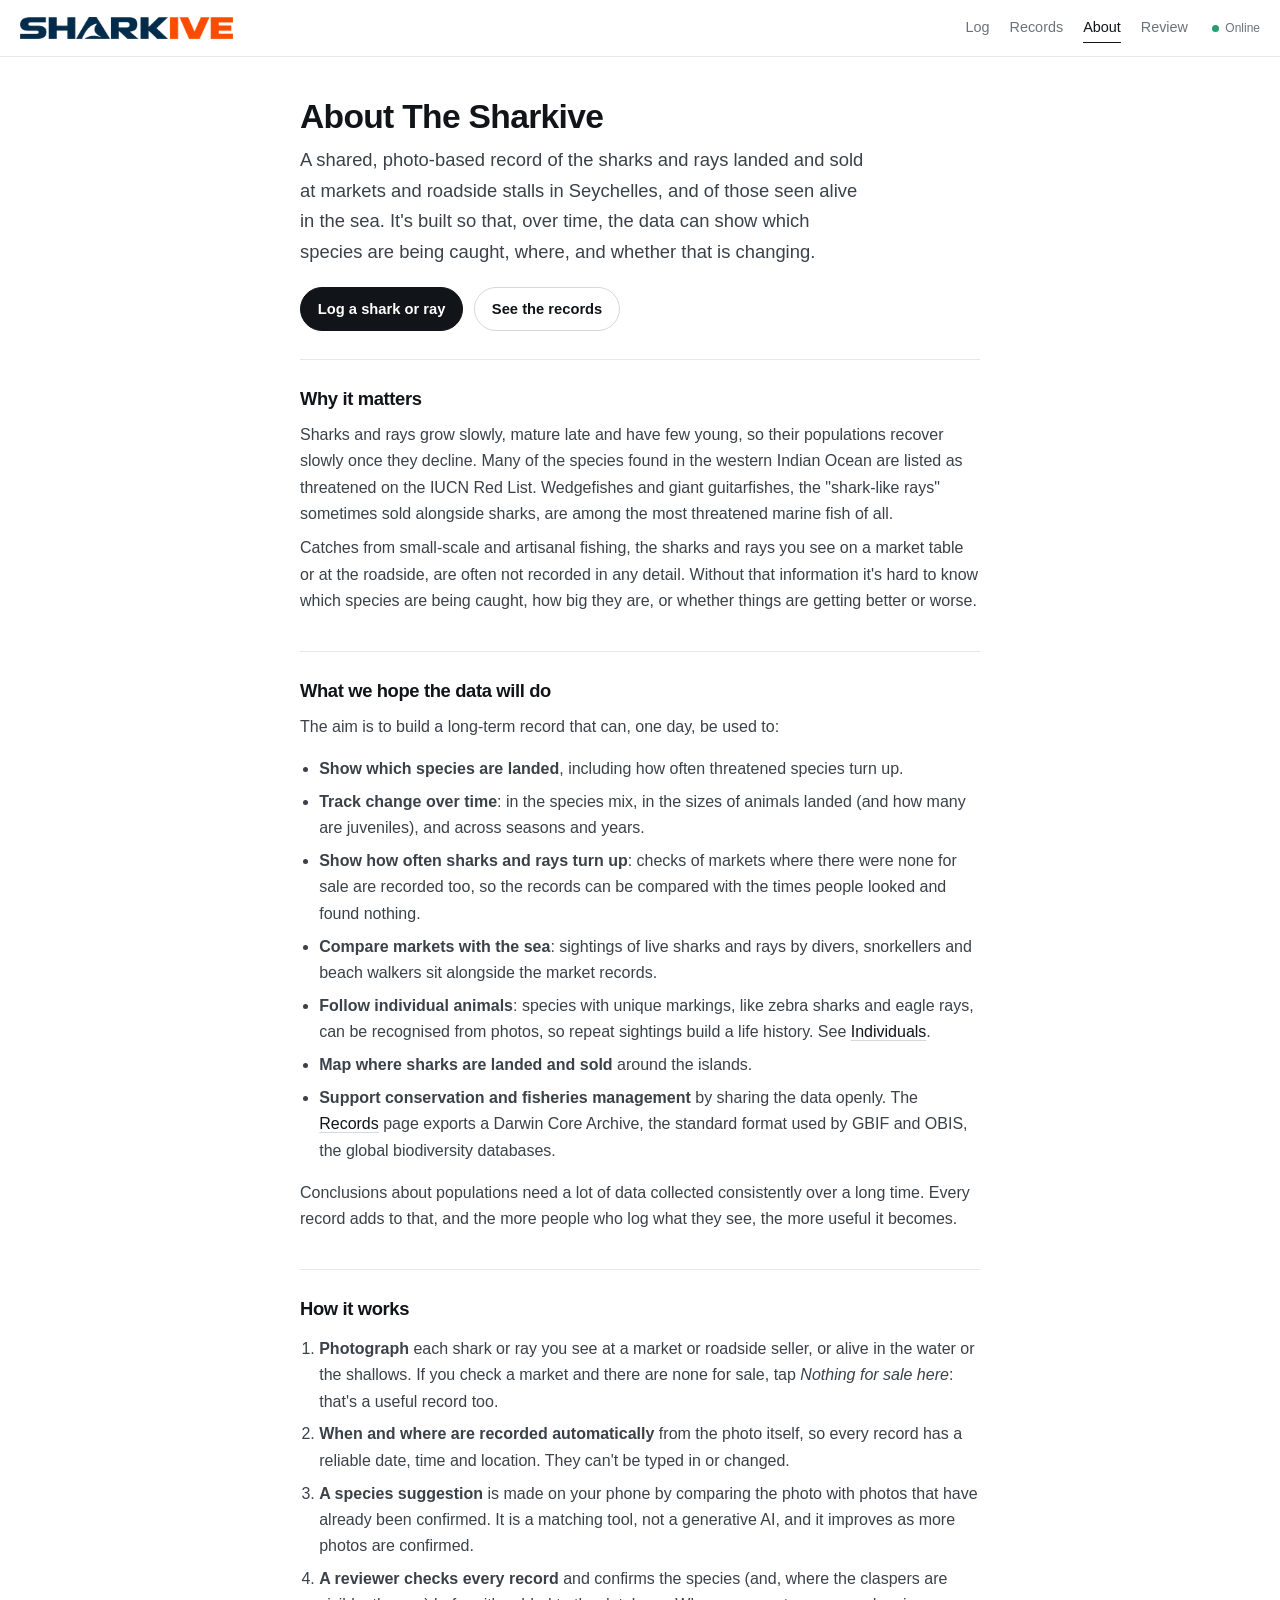
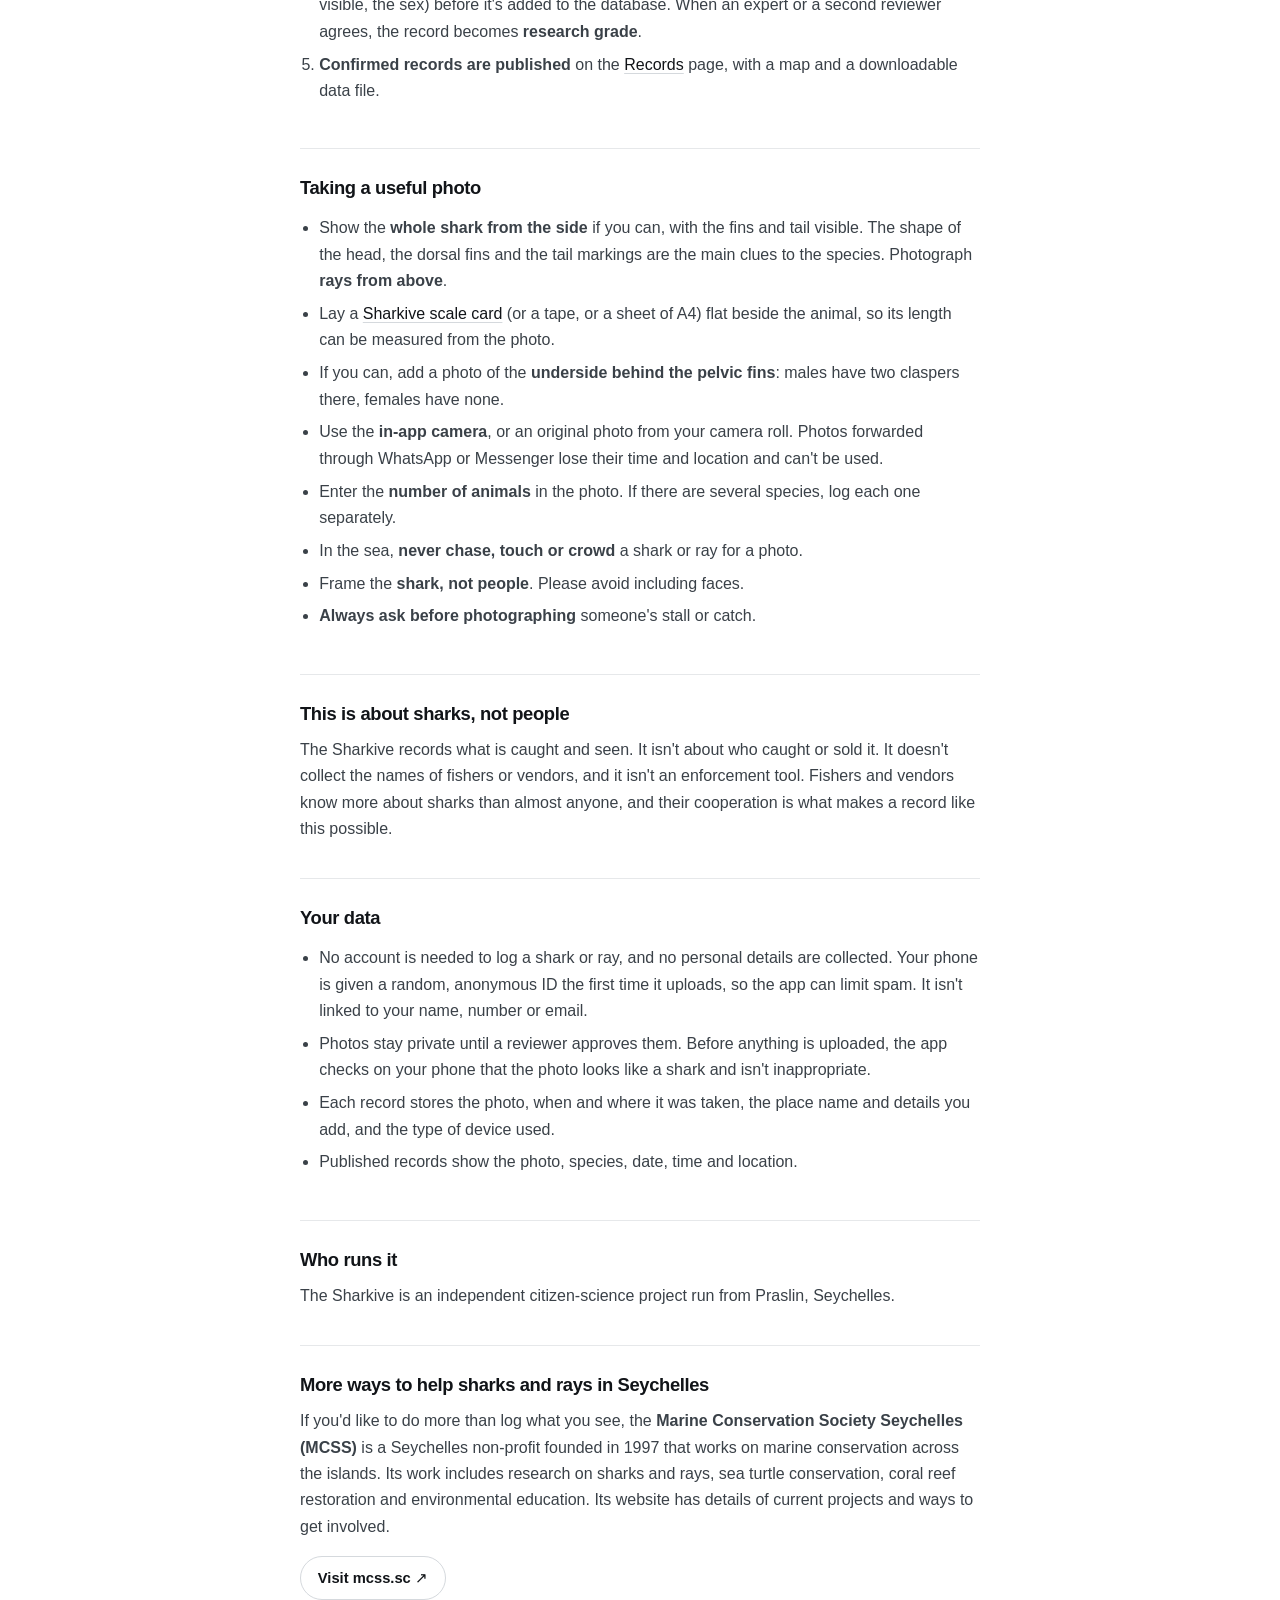
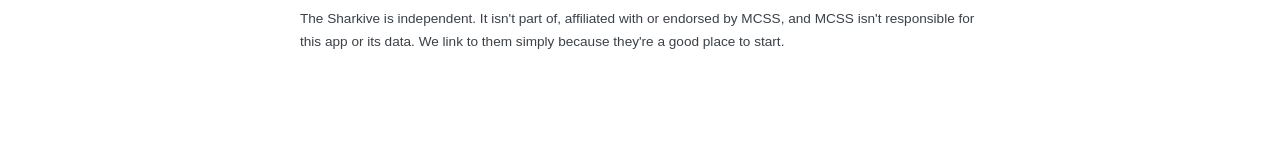
==== commit 26c6dd88: "simplify the mechanic" ====
--- a/about.html
+++ b/about.html
@@ -45,7 +45,7 @@
       <ul>
         <li><strong>Show which species are landed</strong>, including how often threatened species turn up.</li>
         <li><strong>Track change over time</strong>: in the species mix, in the sizes of animals landed (and how many are juveniles), and across seasons and years.</li>
-        <li><strong>Show how often sharks and rays turn up</strong>: market visits are recorded even when there are none for sale, so the records can be compared with the effort behind them.</li>
+        <li><strong>Show how often sharks and rays turn up</strong>: checks of markets where there were none for sale are recorded too, so the records can be compared with the times people looked and found nothing.</li>
         <li><strong>Compare markets with the sea</strong>: sightings of live sharks and rays by divers, snorkellers and beach walkers sit alongside the market records.</li>
         <li><strong>Follow individual animals</strong>: species with unique markings, like zebra sharks and eagle rays, can be recognised from photos, so repeat sightings build a life history. See <a href="individuals.html">Individuals</a>.</li>
         <li><strong>Map where sharks are landed and sold</strong> around the islands.</li>
@@ -57,7 +57,7 @@
     <section class="card">
       <h2>How it works</h2>
       <ol class="steps">
-        <li><strong>At a market, start a visit.</strong> Then photograph each shark or ray you see. If there are none, tap <em>Nothing here today</em>: that's a useful record too. Live animals in the water or the shallows are logged as single photos.</li>
+        <li><strong>Photograph</strong> each shark or ray you see at a market or roadside seller, or alive in the water or the shallows. If you check a market and there are none for sale, tap <em>Nothing for sale here</em>: that's a useful record too.</li>
         <li><strong>When and where are recorded automatically</strong> from the photo itself, so every record has a reliable date, time and location. They can't be typed in or changed.</li>
         <li><strong>A species suggestion</strong> is made on your phone by comparing the photo with photos that have already been confirmed. It is a matching tool, not a generative AI, and it improves as more photos are confirmed.</li>
         <li><strong>A reviewer checks every record</strong> and confirms the species (and, where the claspers are visible, the sex) before it's added to the database. When an expert or a second reviewer agrees, the record becomes <strong>research grade</strong>.</li>
@@ -109,7 +109,7 @@
   </main>
 
   <script type="module">
-    import { initShell } from './js/app.js';
+    import { initShell } from './js/app.js?v=13';
     initShell('about');
   </script>
 </body>
